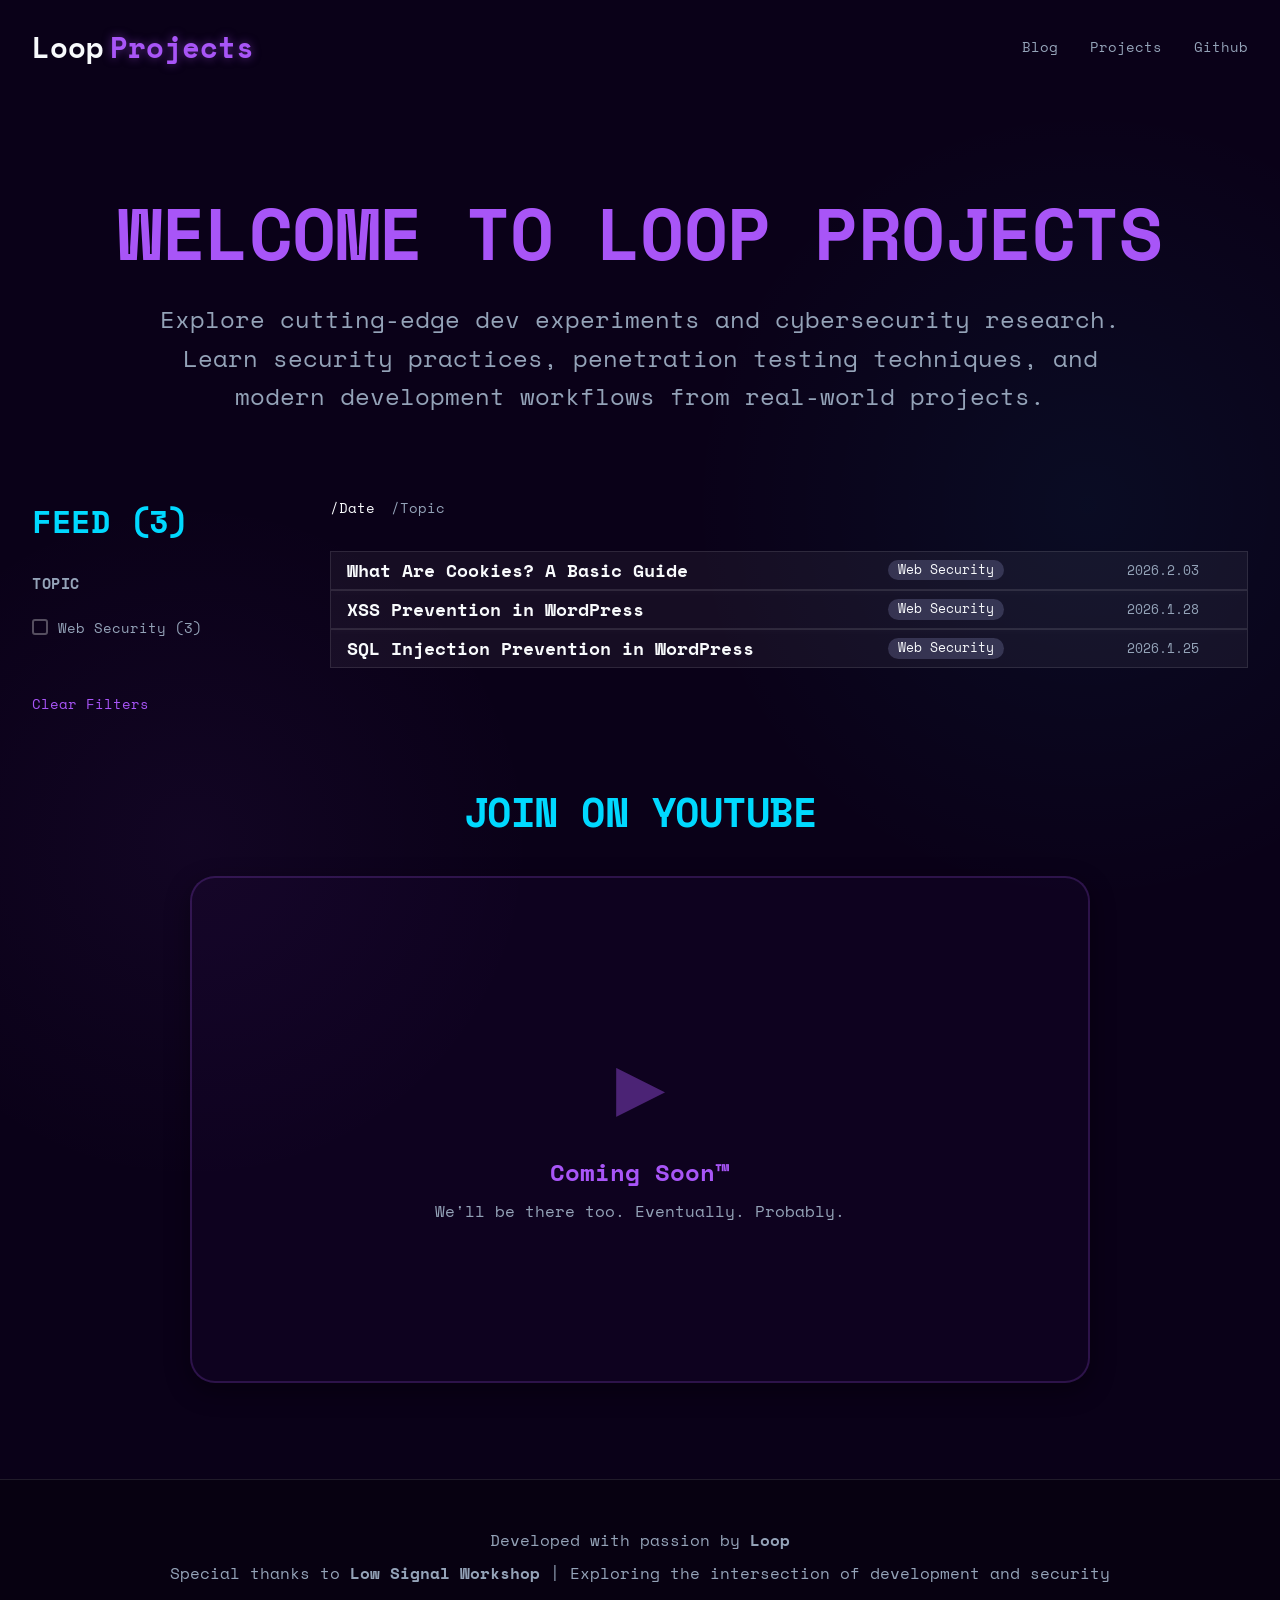
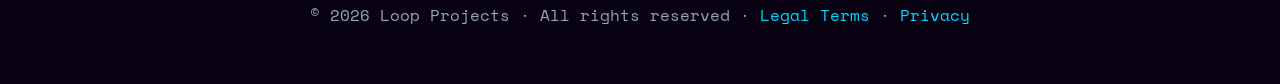
==== index.html @ 0b019274 "design adjustments" ====
<!DOCTYPE html>
<html lang="en">
  <head>
    <meta charset="UTF-8" />
    <meta name="viewport" content="width=device-width, initial-scale=1.0" />
    <title>Loop Projects - Dev Experiments & Cybersecurity</title>
    <meta
      name="description"
      content="Explore cutting-edge dev experiments and cybersecurity research. Learn about security practices, penetration testing, and modern development workflows."
    />
    <meta
      name="keywords"
      content="cybersecurity, dev experiments, security research, penetration testing, web security, ethical hacking"
    />

    <link rel="stylesheet" href="styles.css" />
    <script src="articles.js"></script>
    <script src="header.js"></script>
    <script src="footer.js"></script>
  </head>
  <body>
    <div class="bg-animation">
      <div class="bg-circle"></div>
      <div class="bg-circle"></div>
      <div class="bg-circle"></div>
    </div>

    <script>
      document.write(createHeader(false));
    </script>

    <section class="hero">
      <h1>Welcome to Loop Projects</h1>
      <p class="hero-subtitle">
        Explore cutting-edge dev experiments and cybersecurity research.<span class="hero-subtitle-extra"> Learn
        security practices, penetration testing techniques, and modern
        development workflows from real-world projects.</span>
      </p>
    </section>

    <div class="feed-container">
      <aside class="sidebar">
        <h2 class="feed-header-title">Feed (12)</h2>

        <div class="filter-section">
          <h3>Topic</h3>
          <div class="filter-options" id="topic-filters"></div>
        </div>

        <a href="#" class="clear-filters">Clear Filters</a>
      </aside>

      <main class="feed-content">
        <div class="feed-header">
          <div class="feed-sorting">
            <span class="sort-option active">/Date</span>
            <span class="sort-option">/Topic</span>
          </div>
        </div>

        <div class="articles-grid" id="articlesGrid">
          <!-- Generated by JavaScript -->
        </div>
      </main>
    </div>

    <section class="video-section">
      <h2>Join On YouTube</h2>
      <div class="video-container video-placeholder">
        <div class="video-placeholder-inner">
          <div class="video-placeholder-icon">▶</div>
          <p class="video-placeholder-title">Coming Soon™</p>
          <p class="video-placeholder-sub">We'll be there too. Eventually. Probably.</p>
        </div>
      </div>
    </section>


    <script>
      document.write(createFooter(false));
    </script>

    <script>
      // Article sorting functionality
      let articles = [...ARTICLES];
      let activeFilters = {
        topic: [],
      };

      function buildTopicFilters() {
        const tagCounts = {};
        articles.forEach((article) => {
          tagCounts[article.tag] = (tagCounts[article.tag] || 0) + 1;
        });

        const container = document.getElementById("topic-filters");
        container.innerHTML = Object.entries(tagCounts)
          .map(
            ([tag, count]) => `
            <label class="filter-option">
              <input type="checkbox" name="topic" value="${tag}" />
              <span>${tag} (${count})</span>
            </label>`
          )
          .join("");

        // Wire up checkbox events
        container.querySelectorAll('input[type="checkbox"]').forEach((checkbox) => {
          checkbox.addEventListener("change", function () {
            const filterValue = this.value;
            if (this.checked) {
              if (!activeFilters.topic.includes(filterValue))
                activeFilters.topic.push(filterValue);
            } else {
              activeFilters.topic = activeFilters.topic.filter((v) => v !== filterValue);
            }
            applyCurrentSort();
          });
        });

        updateFeedCount();
      }

      function getFilteredArticles() {
        let filtered = [...articles];

        // Apply topic filters
        if (activeFilters.topic.length > 0) {
          filtered = filtered.filter((article) =>
            activeFilters.topic.includes(article.tag)
          );
        }

        return filtered;
      }

      function updateFeedCount() {
        const filtered = getFilteredArticles();
        const feedTitle = document.querySelector(".feed-header-title");
        feedTitle.textContent = `Feed (${filtered.length})`;
      }

      function renderArticles(sortedArticles) {
        const grid = document.querySelector(".articles-grid");
        grid.innerHTML = sortedArticles
          .map(
            (article) => `
          <a href="${article.url}" class="article-card">
            <span class="article-title">${article.title}</span>
            <span class="article-tag">${article.tag}</span>
            <span class="article-date">${article.date}</span>
          </a>
        `
          )
          .join("");
      }

      function sortArticles(criterion) {
        let filtered = getFilteredArticles();

        if (criterion === "date") {
          filtered.sort((a, b) => b.date.localeCompare(a.date)); // Newest first
        } else if (criterion === "title") {
          filtered.sort((a, b) => a.title.localeCompare(b.title)); // A-Z
        } else if (criterion === "type") {
          filtered.sort((a, b) => a.tag.localeCompare(b.tag)); // A-Z by tag
        }

        renderArticles(filtered);
        updateFeedCount();
      }

      function applyCurrentSort() {
        const activeSortOption = document.querySelector(".sort-option.active");
        const text = activeSortOption.textContent.toLowerCase();

        if (text.includes("date")) {
          sortArticles("date");
        } else if (text.includes("topic")) {
          sortArticles("type");
        }
      }


      // Clear filters button
      document
        .querySelector(".clear-filters")
        .addEventListener("click", function (e) {
          e.preventDefault();

          // Clear all checkboxes
          document
            .querySelectorAll('.filter-option input[type="checkbox"]')
            .forEach((checkbox) => {
              checkbox.checked = false;
            });

          // Clear active filters
          activeFilters = {
            topic: [],
          };

          // Re-render with all articles
          applyCurrentSort();
        });

      // Add click handlers to sort options
      document.querySelectorAll(".sort-option").forEach((option) => {
        option.addEventListener("click", function () {
          // Remove active class from all options
          document
            .querySelectorAll(".sort-option")
            .forEach((opt) => opt.classList.remove("active"));

          // Add active class to clicked option
          this.classList.add("active");

          // Determine sort criterion
          const text = this.textContent.toLowerCase();
          if (text.includes("date")) {
            sortArticles("date");
          } else if (text.includes("topic")) {
            sortArticles("type");
          }
        });
      });

      // Initialize
      buildTopicFilters();
      applyCurrentSort();

      // Smooth scroll for anchor links
      document.querySelectorAll('a[href^="#"]').forEach((anchor) => {
        anchor.addEventListener("click", function (e) {
          e.preventDefault();
          const target = document.querySelector(this.getAttribute("href"));
          if (target) {
            target.scrollIntoView({
              behavior: "smooth",
              block: "start",
            });
          }
        });
      });

      // Note: Hover colors are provided via CSS palette per-row.
    </script>
  </body>
</html>
---- styles.css ----
@import url("https://fonts.googleapis.com/css2?family=Fredoka:wght@400;600;700&family=Space+Mono:wght@400;700&family=Press+Start+2P&family=VT323&display=swap");

:root {
  /* Cyberpunk / Hacker / Gamer Colors */
  --primary: #a855f7; /* Neon Purple (like GamerPing) */
  --accent: #00d9ff; /* Electric Cyan / Terminal Blue */
  --mustard: #ff10f0; /* Neon Pink */
  --teal: #06d6a0; /* Hacker Green / Mint */
  --electric-blue: #00d9ff;
  --neon-pink: #ff10f0;
  --link-blue: #00d9ff;

  --bg-dark: #05010d; /* Void Dark */
  --bg-body: #0a0118; /* Deep Space/Cyberpunk Dark */

  --card-bg: rgba(255, 255, 255, 0.03);
  --card-border: rgba(168, 85, 247, 0.2);

  --text-light: #f8fafc; /* Crisp White */
  --text-muted: #94a3b8; /* Slate / Greyed out */

  /* Cyber Gradients */
  --gradient-2: linear-gradient(
    135deg,
    #a855f7 0%,
    #00d9ff 100%
  ); /* Purple -> Cyan */
  --gradient-3: linear-gradient(
    135deg,
    #00d9ff 0%,
    #ff10f0 100%
  ); /* Cyan -> Pink */
  --gradient-4: linear-gradient(
    135deg,
    #ff10f0 0%,
    #a855f7 100%
  ); /* Pink -> Purple */
  --gradient-5: linear-gradient(
    135deg,
    #06d6a0 0%,
    #00d9ff 100%
  ); /* Green -> Cyan */
  --gradient-retro: linear-gradient(
    90deg,
    #a855f7,
    #ff10f0,
    #00d9ff,
    #06d6a0,
    #a855f7
  ); /* Cyber Loop */
  --meta-col-width: clamp(8rem, 18vw, 12rem);
  --hl-width: 30%;

  /* Accessibility */
  --focus-color: #00d9ff;
  --focus-width: 3px;
}

* {
  margin: 0;
  padding: 0;
  box-sizing: border-box;
}

/* Global heading styles - Space Mono for hacker aesthetic */
h1,
h2,
h3,
h4,
h5,
h6 {
  font-family: "Space Mono", monospace;
  font-weight: 700;
  text-transform: uppercase;
  letter-spacing: -0.5px;
}

body {
  font-family: "Space Mono", monospace;
  background: var(--bg-body);
  color: var(--text-light);
  line-height: 1.6;
  overflow-x: hidden;
  position: relative;
  background-image: radial-gradient(
      circle at 15% 50%,
      rgba(168, 85, 247, 0.05),
      transparent 25%
    ),
    radial-gradient(circle at 85% 30%, rgba(0, 217, 255, 0.05), transparent 25%);
}

/* Animated Background Removed */
.bg-animation,
.bg-circle {
  display: none;
}

/* Page Load Animations */
@keyframes fadeInUp {
  from {
    opacity: 0;
    transform: translateY(30px);
  }
  to {
    opacity: 1;
    transform: translateY(0);
  }
}

@keyframes fadeIn {
  from {
    opacity: 0;
  }
  to {
    opacity: 1;
  }
}

@keyframes slideInLeft {
  from {
    opacity: 0;
    transform: translateX(-30px);
  }
  to {
    opacity: 1;
    transform: translateX(0);
  }
}

/* Apply animations */
nav {
  animation: fadeInUp 0.6s ease-out;
}

.hero {
  animation: fadeInUp 0.8s ease-out 0.2s both;
}

.stats {
  animation: fadeInUp 0.8s ease-out 0.4s both;
}

.feed-container {
  animation: fadeIn 0.8s ease-out 0.6s both;
}

.sidebar {
  animation: slideInLeft 0.8s ease-out 0.7s both;
}

.feed-content {
  animation: fadeInUp 0.8s ease-out 0.8s both;
}

/* Navigation */
nav {
  padding: 1.5rem 2rem;
  display: flex;
  justify-content: space-between;
  align-items: center;
  max-width: 1400px;
  margin: 0 auto;
  position: relative;
  z-index: 100;
}

.logo {
  font-size: 1.8rem;
  font-weight: 700;
  text-decoration: none;
  display: flex;
  gap: 0.4rem;
  transition: transform 0.3s ease;
  position: relative;
}

.logo::after {
  content: "";
  position: absolute;
  bottom: -4px;
  left: 0;
  width: 0;
  height: 2px;
  background: var(--primary);
  transition: width 0.3s ease;
}

.logo:hover::after {
  width: 100%;
}

.brand-loop {
  color: var(--text-light); /* Tech White */
}

.brand-projects {
  color: var(--primary); /* Neon Purple */
  text-shadow: 0 0 10px rgba(168, 85, 247, 0.5);
}

.nav-links {
  display: flex;
  gap: 2rem;
  list-style: none;
}

.nav-links a {
  font-family: "Space Mono", monospace;
  color: var(--text-muted);
  text-decoration: none;
  font-weight: 500;
  transition: all 0.3s ease;
  font-size: 0.9rem;
  position: relative;
  padding: 0.5rem 0;
}

.nav-links a::before {
  content: "";
  position: absolute;
  bottom: 0;
  left: 50%;
  width: 0;
  height: 2px;
  background: var(--accent);
  transform: translateX(-50%);
  transition: width 0.3s ease;
}

.nav-links a:hover {
  color: var(--text-light);
  transform: translateY(-2px);
}

.nav-links a:hover::before {
  width: 100%;
}

/* Hero Section */
.hero {
  max-width: 1400px;
  margin: 2rem auto;
  padding: 4rem 2rem 3rem;
  text-align: center;
  position: relative;
}

.hero h1 {
  font-size: 4.5rem;
  font-weight: 700;
  margin-bottom: 1.5rem;
  color: var(--primary);
  line-height: 1.2;
  position: relative;
  display: inline-block;
}

.hero-subtitle {
  font-size: 1.5rem;
  color: var(--text-muted);
  max-width: 1000px;
  margin: 0 auto;
  text-align: center;
  animation: fadeInUp 0.8s ease-out 0.3s both;
}

/* Article Page Specific */
.article-container {
  max-width: 900px;
  margin: 2rem auto 4rem;
  padding: 0 2rem;
  animation: fadeInUp 0.8s ease-out 0.3s both;
}

.article-header {
  max-width: 900px;
  margin: 3rem auto 2rem;
  padding: 0 2rem;
}

.article-header h1 {
  font-size: 3rem;
  font-weight: 700;
  margin-bottom: 1.5rem;
  color: var(--primary);
  line-height: 1.2;
}

.article-metadata {
  display: flex;
  gap: 2rem;
  color: var(--text-muted);
  font-size: 0.95rem;
  margin-bottom: 1rem;
  flex-wrap: wrap;
}

.metadata-item {
  display: flex;
  align-items: center;
  gap: 0.5rem;
}

.article-meta {
  display: flex;
  gap: 1.5rem;
  color: var(--text-muted);
  font-size: 0.95rem;
  flex-wrap: wrap;
  align-items: center;
}

.article-meta-item {
  display: flex;
  align-items: center;
  gap: 0.5rem;
}

.article-tags {
  display: flex;
  gap: 0.5rem;
  flex-wrap: wrap;
  margin-top: 1rem;
}

.article-tag {
  display: inline-block;
  background: rgba(183, 189, 247, 0.2);
  padding: 0.3rem 0.8rem;
  border-radius: 12px;
  font-size: 0.85rem;
  width: fit-content;
}

.share-buttons {
  display: flex;
  gap: 1rem;
  margin-top: 1.5rem;
}

.share-button {
  color: var(--text-muted);
  text-decoration: none;
  padding: 0.5rem 1rem;
  border: 1px solid rgba(255, 255, 255, 0.2);
  border-radius: 8px;
  font-size: 0.9rem;
  transition: all 0.3s;
}

.share-button:hover {
  background: rgba(255, 255, 255, 0.1);
  color: var(--text-light);
}

.article-tag-badge {
  background: var(--accent);
  padding: 0.4rem 1rem;
  border-radius: 20px;
  font-size: 0.85rem;
  font-weight: 600;
  color: var(--text-light);
}

.article-content {
  max-width: 900px;
  margin: 3rem auto;
  padding: 0 2rem;
  font-size: 1.05rem;
  line-height: 1.8;
}

.article-content h2 {
  font-size: 1.8rem;
  margin: 2.5rem 0 1rem;
  color: var(--accent);
}

.article-content h3 {
  font-size: 1.4rem;
  margin: 2rem 0 1rem;
  color: var(--text-light);
}

.article-content p {
  color: var(--text-light);
  margin-bottom: 1.5rem;
}

.article-content ul,
.article-content ol {
  margin-bottom: 1.5rem;
  padding-left: 2rem;
}

.article-content li {
  margin-bottom: 0.8rem;
  color: var(--text-light);
}

.article-content code {
  background: rgba(255, 255, 255, 0.1);
  padding: 0.2rem 0.5rem;
  border-radius: 4px;
  font-family: "Space Mono", monospace;
  font-size: 0.9em;
  color: var(--accent);
}

.article-content pre {
  background: rgba(0, 0, 0, 0.3);
  padding: 1.5rem;
  border-radius: 10px;
  overflow-x: auto;
  margin-bottom: 1.5rem;
  border: 1px solid rgba(255, 255, 255, 0.1);
}

.article-content pre code {
  background: none;
  padding: 0;
  color: var(--text-light);
  font-size: 0.95rem;
}

.article-content blockquote {
  border-left: 4px solid var(--primary);
  padding-left: 1.5rem;
  margin: 1.5rem 0;
  color: var(--text-muted);
  font-style: italic;
}

.article-content a {
  color: var(--link-blue);
  text-decoration: none;
  border-bottom: 1px solid var(--link-blue);
  transition: color 0.3s;
}

.article-content a:hover {
  color: var(--primary);
  border-bottom-color: var(--primary);
}

/* Code boxes and callouts */
.code-box {
  background: rgba(255, 255, 255, 0.05);
  border: 1px solid rgba(255, 255, 255, 0.1);
  border-radius: 10px;
  padding: 1.5rem;
  margin: 1.5rem 0;
}

.code-box-title {
  font-weight: 600;
  margin-bottom: 1rem;
  color: var(--accent);
  font-size: 0.95rem;
  text-transform: uppercase;
  letter-spacing: 0.5px;
}

.warning-box {
  background: rgba(255, 116, 68, 0.1);
  padding: 1rem 1.5rem;
  margin: 1.5rem 0;
  border-radius: 5px;
}

.info-box {
  background: rgba(183, 189, 247, 0.1);
  padding: 1rem 1.5rem;
  margin: 1.5rem 0;
  border-radius: 5px;
}

/* Related Articles */
.related-articles {
  max-width: 1000px;
  margin: 4rem auto;
}

.related-articles h2 {
  font-size: 1.8rem;
  margin-bottom: 1rem;
  margin-left: 1rem;
  color: var(--accent);
}

.carousel-wrapper {
  position: relative;
  overflow: visible;
  margin: 1rem auto;
  padding: 1rem 0 1rem;
  width: 100%;
}

.articles-carousel {
  display: flex;
  gap: 1.5rem;
  overflow-x: auto;
  scroll-behavior: smooth;
  scrollbar-width: none;
  padding: 0.5rem 1rem 1rem;
  scroll-padding-inline: 1rem;
}

.articles-carousel::-webkit-scrollbar {
  display: none;
}

.carousel-card {
  flex: 0 0 290px;
  background: rgba(255, 255, 255, 0.05);
  border-radius: 12px;
  padding: 1.5rem;
  border: 1px solid rgba(255, 255, 255, 0.1);
  text-decoration: none;
  color: inherit;
  transition: transform 0.3s, box-shadow 0.3s;
  display: flex;
  flex-direction: column;
  position: relative;
  overflow: visible;
}

.pixel-rain {
  position: absolute;
  top: 0.4rem;
  bottom: 0.4rem;
  width: 0.75rem;
  pointer-events: none;
  z-index: 2;
  opacity: 0;
  transition: opacity 0.2s ease;
}

.pixel-rain.left {
  left: 0.35rem;
  transform: scaleX(-1);
  transform-origin: center;
}

.pixel-rain.right {
  right: 0.35rem;
}

.carousel-wrapper.is-clipped-left .pixel-rain.left,
.carousel-wrapper.is-clipped-right .pixel-rain.right {
  opacity: 1;
}

.pixel-rain .pixel {
  position: absolute;
  width: 6px;
  height: 6px;
  background: var(--primary);
  opacity: 0;
  border-radius: 1px;
  animation: pixelRain 1.8s linear infinite;
  box-shadow: 0 0 6px rgba(255, 116, 68, 0.35);
}

.pixel-rain .pixel:nth-child(2n) {
  background: var(--accent);
  box-shadow: 0 0 6px rgba(183, 189, 247, 0.35);
}

.pixel-rain .pixel:nth-child(3n) {
  background: var(--text-light);
  box-shadow: 0 0 6px rgba(255, 248, 222, 0.35);
}

.pixel-rain .pixel:nth-child(4n) {
  background: var(--bg-dark);
  box-shadow: 0 0 6px rgba(87, 106, 143, 0.35);
}

.pixel-rain .pixel:nth-child(1) {
  top: 12px;
  left: 0;
  animation-delay: 0s;
  --x: 28px;
  --y: -18px;
}

.pixel-rain .pixel:nth-child(2) {
  top: 28px;
  left: 2px;
  animation-delay: 0.15s;
  --x: 34px;
  --y: -10px;
}

.pixel-rain .pixel:nth-child(3) {
  top: 54px;
  left: 1px;
  animation-delay: 0.3s;
  --x: 40px;
  --y: 8px;
}

.pixel-rain .pixel:nth-child(4) {
  top: 86px;
  left: 0;
  animation-delay: 0.45s;
  --x: 32px;
  --y: 20px;
}

.pixel-rain .pixel:nth-child(5) {
  top: 118px;
  left: 2px;
  animation-delay: 0.6s;
  --x: 36px;
  --y: -12px;
}

.pixel-rain .pixel:nth-child(6) {
  top: 150px;
  left: 0;
  animation-delay: 0.75s;
  --x: 30px;
  --y: 14px;
}

.pixel-rain .pixel:nth-child(7) {
  top: 182px;
  left: 2px;
  animation-delay: 0.9s;
  --x: 38px;
  --y: -6px;
}

.pixel-rain .pixel:nth-child(8) {
  top: 210px;
  left: 0;
  animation-delay: 1.05s;
  --x: 26px;
  --y: 18px;
}

@keyframes pixelRain {
  0% {
    opacity: 0;
    transform: translate(0, 0);
  }
  15% {
    opacity: 0.9;
  }
  100% {
    opacity: 0;
    transform: translate(var(--x), var(--y));
  }
}

@media (prefers-reduced-motion: reduce) {
  .pixel-rain .pixel {
    animation: none;
    opacity: 0.3;
  }
}

.carousel-card:hover {
  transform: translateY(-5px);
  box-shadow: 0 8px 20px rgba(183, 189, 247, 0.2);
}

.carousel-card h3 {
  font-size: 1.1rem;
  margin-bottom: 0.8rem;
  color: var(--text-light);
  font-weight: 600;
}

.carousel-card p {
  color: var(--text-muted);
  font-size: 0.9rem;
  flex-grow: 1;
  margin-bottom: 1rem;
}

.carousel-card-tags {
  margin-top: auto;
  display: flex;
  gap: 0.5rem;
}

.carousel-nav {
  display: flex;
  gap: 1rem;
  justify-content: center;
}

.carousel-nav-btn {
  background: transparent;
  color: var(--primary);
  border: 2px solid var(--primary);
  padding: 0.5rem 1rem;
  font-size: 1.2rem;
  cursor: pointer;
  border-radius: 8px;
  transition: all 0.3s;
}

.carousel-nav-btn:hover {
  background: var(--accent);
  color: white;
  border-color: var(--accent);
  transform: translateY(-2px);
}

/* Resources Section */
.resources-section {
  max-width: 900px;
  margin: 4rem auto;
  padding: 2rem;
  background: rgba(255, 255, 255, 0.05);
  border-radius: 15px;
  border: 1px solid rgba(255, 255, 255, 0.1);
}

.resources-section h3 {
  font-size: 1.5rem;
  margin-bottom: 1rem;
  color: var(--primary);
}

.resources-list {
  list-style: none;
}

.resources-list li {
  padding: 0.8rem 0;
  border-bottom: 1px solid rgba(255, 255, 255, 0.1);
}

.resources-list li:last-child {
  border-bottom: none;
}

.resources-list a {
  color: var(--primary);
  text-decoration: none;
  transition: color 0.3s;
}

.resources-list a:hover {
  color: var(--accent);
  text-decoration: underline;
}

/* YouTube Video Section */
.video-section {
  max-width: 1400px;
  margin: 4rem auto;
  padding: 0 2rem;
  animation: fadeInUp 0.8s ease-out 0.5s both;
}

.video-section h2 {
  font-size: 2.5rem;
  margin-bottom: 2rem;
  text-align: center;
  color: var(--accent);
}

.video-container {
  position: relative;
  max-width: 900px;
  margin: 0 auto;
  border-radius: 25px;
  overflow: hidden;
  box-shadow: 0 8px 24px rgba(0, 0, 0, 0.4);
  border: 2px solid rgba(168, 85, 247, 0.2);
  background: rgba(168, 85, 247, 0.03);
  backdrop-filter: blur(10px);
  transition: transform 0.3s, box-shadow 0.3s;
}

.video-container:hover {
  transform: translateY(-10px);
  box-shadow: 0 12px 32px rgba(0, 0, 0, 0.5);
}

.video-container::before {
  content: "";
  position: absolute;
  top: -2px;
  left: -2px;
  right: -2px;
  bottom: -2px;
  background: var(--gradient-2);
  border-radius: 25px;
  z-index: -1;
  opacity: 0;
  transition: opacity 0.3s;
}

.video-container:hover::before {
  opacity: 0.3;
}

.video-container iframe {
  width: 100%;
  aspect-ratio: 16 / 9;
  display: block;
  border: none;
}

.video-placeholder {
  aspect-ratio: 16 / 9;
  display: flex;
  align-items: center;
  justify-content: center;
}

.video-placeholder-inner {
  text-align: center;
}

.video-placeholder-icon {
  font-size: 4rem;
  color: var(--primary);
  opacity: 0.4;
  margin-bottom: 1rem;
}

.video-placeholder-title {
  font-size: 1.5rem;
  font-weight: 700;
  color: var(--primary);
  margin-bottom: 0.5rem;
}

.video-placeholder-sub {
  color: var(--text-muted);
  font-size: 1rem;
}

/* Circular Carousel Statistics */
.stats {
  max-width: 1400px;
  margin: 4rem auto;
  padding: 0 2rem;
}

.stats h2 {
  font-size: 2rem;
  margin-bottom: 3rem;
  text-align: center;
  color: var(--accent);
}

.carousel-container {
  position: relative;
  width: 100%;
  height: 450px;
  perspective: 1200px;
  display: flex;
  align-items: center;
  justify-content: center;
}

.carousel {
  position: relative;
  width: 300px;
  height: 300px;
  transform-style: preserve-3d;
  animation: autoRotate 20s infinite linear;
}

.carousel:hover {
  animation-play-state: paused;
}

@keyframes autoRotate {
  from {
    transform: rotateY(0deg);
  }
  to {
    transform: rotateY(360deg);
  }
}

.carousel-item {
  position: absolute;
  width: 280px;
  height: 280px;
  top: 50%;
  margin-top: -140px;
  background: rgba(168, 85, 247, 0.05);
  border: 1px solid rgba(168, 85, 247, 0.2);
  border-radius: 20px;
  display: flex;
  flex-direction: column;
  align-items: center;
  justify-content: center;
  transition: all 0.5s ease;
  cursor: pointer;
  backdrop-filter: blur(10px);
}

.carousel-item:hover {
  background: rgba(168, 85, 247, 0.1);
  box-shadow: 0 20px 60px rgba(168, 85, 247, 0.3);
  transform: scale(1.1);
}

/* Position items in a circle */
.carousel-item:nth-child(1) {
  transform: rotateY(0deg) translateZ(400px);
  background: linear-gradient(
    135deg,
    rgba(168, 85, 247, 0.1) 0%,
    rgba(0, 217, 255, 0.1) 100%
  );
}

.carousel-item:nth-child(2) {
  transform: rotateY(120deg) translateZ(400px);
  background: linear-gradient(
    135deg,
    rgba(0, 217, 255, 0.1) 0%,
    rgba(168, 85, 247, 0.1) 100%
  );
}

.carousel-item:nth-child(3) {
  transform: rotateY(240deg) translateZ(400px);
  background: linear-gradient(
    135deg,
    rgba(168, 85, 247, 0.1) 0%,
    rgba(0, 217, 255, 0.1) 100%
  );
}

.stat-number {
  font-size: 3.5rem;
  font-weight: 700;
  color: var(--primary);
  margin-bottom: 0;
}

.stat-label {
  color: var(--text-muted);
  font-size: 1.1rem;
  text-align: center;
  margin: 0;
}

.carousel-controls {
  display: flex;
  justify-content: center;
  gap: 1rem;
  margin-top: 3rem;
}

.carousel-arrow {
  font-size: 2rem;
  line-height: 1;
  color: var(--primary);
  cursor: pointer;
  user-select: none;
  border: none;
  padding: 0.2rem 0.4rem;
  transition: all 0.2s ease;
  display: inline-flex;
  align-items: center;
  justify-content: center;
  opacity: 70%;
}

.carousel-arrow:hover {
  color: var(--accent);
  transform: translateY(-2px);
}

/* Feed Container with Sidebar */
.feed-container {
  max-width: 1400px;
  margin: 2rem auto;
  padding: 0 2rem;
  display: grid;
  grid-template-columns: 250px 1fr;
  gap: 3rem;
}

/* Sidebar Filters */
.sidebar {
  position: sticky;
  top: 2rem;
  height: fit-content;
}

.feed-header-title {
  font-size: 2rem;
  margin-bottom: 1.5rem;
  color: var(--accent);
}

.filter-section {
  margin-bottom: 2rem;
}

.filter-section h3 {
  font-size: 0.95rem;
  color: var(--text-muted);
  margin-bottom: 1rem;
  text-transform: uppercase;
  letter-spacing: 0.5px;
  font-weight: 600;
}

.filter-options {
  display: flex;
  flex-direction: column;
  gap: 0.6rem;
}

.filter-option {
  display: flex;
  align-items: center;
  gap: 0.6rem;
  color: var(--text-muted);
  font-size: 0.9rem;
  cursor: pointer;
  transition: color 0.3s;
  padding: 0.3rem 0;
}

.filter-option:hover {
  color: var(--text-light);
}

.filter-option input[type="checkbox"] {
  appearance: none;
  width: 16px;
  height: 16px;
  border: 2px solid rgba(255, 255, 255, 0.3);
  border-radius: 3px;
  cursor: pointer;
  position: relative;
  transition: all 0.3s;
}

.filter-option input[type="checkbox"]:checked {
  background: var(--gradient-2);
  border-color: transparent;
}

.filter-option input[type="checkbox"]:checked::after {
  content: "✓";
  position: absolute;
  top: -2px;
  left: 2px;
  color: white;
  font-size: 12px;
}

.clear-filters {
  color: var(--primary);
  font-size: 0.9rem;
  cursor: pointer;
  text-decoration: none;
  display: inline-block;
  margin-top: 1rem;
  transition: color 0.3s;
}

.clear-filters:hover {
  color: var(--accent);
  text-decoration: underline;
}

/* Feed Content */
.feed-content {
  display: flex;
  flex-direction: column;
}

.feed-header {
  display: flex;
  justify-content: space-between;
  align-items: center;
  margin-bottom: 2rem;
}

.feed-sorting {
  display: flex;
  gap: 1rem;
  align-items: center;
  font-size: 0.9rem;
  color: var(--text-muted);
}

.sort-option {
  cursor: pointer;
  transition: color 0.3s;
}

.sort-option:hover,
.sort-option.active {
  color: var(--text-light);
}

/* Article Cards */
.articles-grid {
  display: grid;
  grid-template-columns: 1fr;
}

.article-card {
  background: rgba(255, 255, 255, 0.05);
  backdrop-filter: blur(5px);
  border: 1px solid rgba(255, 255, 255, 0.1);
  transition: all 0.3s ease;
  text-decoration: none;
  color: inherit;
  display: flex;
  align-items: center;
  justify-content: space-between;
  padding: 0.5rem 1rem;
  position: relative;
  overflow: hidden;
}

/* Retro pixel dot decoration */
.article-card::after {
  content: "";
  position: absolute;
  right: 1rem;
  top: 50%;
  transform: translateY(-50%);
  width: 6px;
  height: 6px;
  background: var(--primary);
  border-radius: 1px;
  opacity: 0;
  transition: opacity 0.3s ease;
  box-shadow: 0 0 8px var(--primary);
}

.article-card:hover::after {
  opacity: 0.8;
  animation: pixelPulse 1s ease-in-out infinite;
}

@keyframes pixelPulse {
  0%,
  100% {
    transform: translateY(-50%) scale(1);
  }
  50% {
    transform: translateY(-50%) scale(1.3);
  }
}

.article-card::before {
  content: "";
  position: absolute;
  top: 0;
  bottom: 0;
  left: var(--hl-start, 0%);
  width: var(--hl-width, 30%);
  background: var(--hl-color, rgba(255, 255, 255, 0.15));
  opacity: 0;
  transform-origin: left center;
  transform: scaleX(0);
  transition: transform 200ms ease-in 400ms, opacity 200ms ease-in 400ms,
    width 200ms ease-in 400ms;
  will-change: transform, opacity;
  pointer-events: none;
}

.article-card:hover::before {
  opacity: 1;
  transform: scaleX(1);
  transition: transform 280ms ease-out, opacity 200ms ease-out,
    width 1800ms linear 120ms;
  width: 100%;
}

.article-card:focus {
  outline: none;
  background: rgba(255, 255, 255, 0.08);
  transform: translateX(4px);
  z-index: 1;
  border-color: var(--primary);
}

.article-card:hover {
  transform: translateX(4px);
  background: rgba(255, 255, 255, 0.08);
  z-index: 1;
  border-color: var(--primary);
}

@media (prefers-reduced-motion: reduce) {
  .article-card {
    transition: none;
  }
  .article-card::before {
    transition: none;
  }
  .article-card:hover::before {
    width: var(--hl-width, 30%);
    opacity: 1;
    transform: scaleX(1);
  }
  .article-card::after {
    animation: none;
  }
}

.articles-grid .article-card:nth-child(8n + 1) {
  --hl-width: 30%;
  --hl-color: rgba(168, 85, 247, 0.35); /* Purple */
}

.articles-grid .article-card:nth-child(8n + 2) {
  --hl-width: 40%;
  --hl-color: rgba(0, 217, 255, 0.3); /* Cyan */
}

.articles-grid .article-card:nth-child(8n + 3) {
  --hl-width: 50%;
  --hl-color: rgba(168, 85, 247, 0.4); /* Purple */
}

.articles-grid .article-card:nth-child(8n + 4) {
  --hl-width: 60%;
  --hl-color: rgba(0, 217, 255, 0.35); /* Cyan */
}

.articles-grid .article-card:nth-child(8n + 5) {
  --hl-width: 70%;
  --hl-color: rgba(168, 85, 247, 0.4); /* Purple */
}

.articles-grid .article-card:nth-child(8n + 6) {
  --hl-width: 60%;
  --hl-color: rgba(0, 217, 255, 0.4); /* Cyan */
}

.articles-grid .article-card:nth-child(8n + 7) {
  --hl-width: 50%;
  --hl-color: rgba(168, 85, 247, 0.35); /* Purple */
}

.article-date {
  font-family: "Space Mono", monospace;
}

.article-card .article-tag {
  font-family: "Space Mono", monospace;
  padding: 0 0.6rem;
  font-size: clamp(0.7rem, 1vw, 0.8rem);
  white-space: nowrap;
  flex-shrink: 0;
  transition: all 0.3s ease;
}

.article-card:hover .article-tag {
  transform: scale(1.05);
  background: rgba(168, 85, 247, 0.25);
}

.article-title {
  font-family: "Space Mono", monospace;
  font-size: clamp(1rem, 1.5vw, 1.1rem);
  font-weight: 600;
  margin: 0;
  color: var(--text-light);
  flex: 0 1 50%;
  min-width: 0;
  white-space: nowrap;
  overflow: hidden;
  text-overflow: ellipsis;
  line-height: 1.2;
  transition: color 0.3s ease;
}

.article-card:hover .article-title {
  color: var(--primary);
}

.article-card .article-date {
  flex: 0 0 auto;
  margin-left: 1.5rem;
  margin-right: 2rem;
  text-align: right;
  white-space: nowrap;
  overflow: hidden;
  text-overflow: ellipsis;
  font-size: clamp(0.8rem, 1vw, 0.9rem);
  line-height: 1.2;
  color: var(--text-muted);
  transition: color 0.3s ease;
}

.article-card:hover .article-date {
  color: var(--text-light);
}

/* Footer */
footer {
  margin-top: 6rem;
  padding: 3rem 2rem;
  text-align: center;
  background: rgba(0, 0, 0, 0.3);
  border-top: 1px solid rgba(255, 255, 255, 0.1);
}

footer p {
  color: var(--text-muted);
  margin-bottom: 0.5rem;
}

footer a {
  color: var(--link-blue);
  text-decoration: none;
}

footer a:hover {
  text-decoration: underline;
}

/* Nav toggle — hidden on desktop */
.nav-toggle {
  display: none;
}

/* Mobile nav */
@media (max-width: 640px) {
  nav {
    position: relative;
    display: flex;
    flex-wrap: wrap;
    align-items: center;
    justify-content: space-between;
  }

  .logo {
    order: 1;
  }

  .nav-toggle {
    order: 2;
    margin-left: auto;
    display: flex;
    align-items: center;
    justify-content: center;
    background: none;
    border: 1px solid rgba(255, 255, 255, 0.15);
    border-radius: 6px;
    color: var(--text-light);
    font-size: 0.85rem;
    padding: 0.35rem 0.6rem;
    cursor: pointer;
    transition: border-color 0.2s, color 0.2s;
  }

  .nav-toggle:hover {
    border-color: var(--primary);
    color: var(--primary);
  }

  .nav-links {
    order: 3;
    flex-direction: column;
    align-items: flex-end;
    width: 100%;
    gap: 0;
    max-height: 0;
    overflow: hidden;
    transition: max-height 0.3s ease, padding 0.3s ease;
    padding: 0;
  }

  nav.nav-open .nav-links {
    max-height: 200px;
    padding: 0.5rem 0;
  }

  .nav-links li {
    width: auto;
  }

  .nav-links a {
    display: block;
    padding: 0.65rem 1.2rem;
  }

  .hero-subtitle-extra {
    display: none;
  }

  .hero h1 {
    font-size: 2.2rem;
  }

  .hero-subtitle {
    font-size: 1.1rem;
  }

  .article-tag,
  .article-date {
    display: none;
  }

  .video-section {
    margin: 2rem auto;
    padding: 0 1rem;
    text-align: center;
  }

  .video-placeholder-icon {
    font-size: 2.5rem;
  }

  .video-placeholder-title {
    font-size: 1rem;
  }

  .video-placeholder-sub {
    font-size: 0.8rem;
  }
}

/* Responsive */
@media (max-width: 968px) {
  :root {
    --meta-col-width: clamp(6rem, 32vw, 9rem);
  }

  .hero h1 {
    font-size: 3rem;
  }

  .article-header h1 {
    font-size: 2.2rem;
  }

  .nav-links {
    gap: 1rem;
  }

  .carousel-container {
    height: 350px;
    justify-content: center;
  }

  .carousel {
    width: 250px;
    height: 250px;
  }

  .carousel-item {
    width: 220px;
    height: 220px;
    margin-left: -110px;
    margin-top: -110px;
  }

  .carousel-item:nth-child(1) {
    transform: rotateY(0deg) translateZ(300px);
  }

  .carousel-item:nth-child(2) {
    transform: rotateY(120deg) translateZ(300px);
  }

  .carousel-item:nth-child(3) {
    transform: rotateY(240deg) translateZ(300px);
  }

  .feed-container {
    grid-template-columns: 1fr;
  }

  .sidebar {
    position: static;
    display: flex;
    flex-direction: column;
    gap: 0.5rem;
  }

  .feed-header-title {
    margin-bottom: 0;
    font-size: 1.4rem;
  }

  .filter-section {
    margin-bottom: 0;
    display: flex;
    flex-direction: column;
    gap: 0.5rem;
  }

  .filter-section h3 {
    margin-bottom: 0;
  }

  .filter-options {
    display: grid;
    grid-template-columns: repeat(3, auto);
    gap: 0.4rem 1rem;
  }

  .clear-filters {
    margin-top: 1rem;
  }

  .articles-grid {
    grid-template-columns: 1fr;
  }

  .stats h2 {
    text-align: center;
  }

  .carousel-controls {
    justify-content: center;
    min-height: 2.4rem;
  }
}

/* Page-specific styles for projects - Retro Tech */

/* Page Header */
.page-header {
  max-width: 1400px;
  margin: 3rem auto 2rem;
  padding: 0 2rem;
}

.page-header h1 {
  font-size: 3rem;
  font-weight: 700;
  margin-bottom: 1rem;
  color: var(--primary);
}

.page-header p {
  color: var(--text-muted);
  font-size: 1.2rem;
  max-width: 800px;
}

/* Filter Tabs */
.filter-tabs {
  max-width: 1400px;
  margin: 2rem auto;
  padding: 0 2rem;
  display: flex;
  gap: 1rem;
  flex-wrap: wrap;
}

.filter-tab {
  padding: 0.6rem 1.5rem;
  background: var(--card-bg);
  border: 1px solid var(--card-border);
  border-radius: 25px;
  color: var(--text-muted);
  cursor: pointer;
  text-decoration: none;
  font-size: 0.95rem;
  font-weight: 500;
  position: relative;
  overflow: hidden;
}

.filter-tab::before {
  content: "";
  position: absolute;
  top: 0;
  left: 0;
  width: 100%;
  height: 100%;
  background: var(--gradient-2);
  opacity: 0;
  transition: opacity 0.3s ease;
  z-index: -1;
}

.filter-tab:hover,
.filter-tab.active {
  background: var(--primary);
  border-color: var(--primary);
  color: #fff;
  transform: translateY(-2px);
}

.filter-tab:focus {
  outline: var(--focus-width) solid var(--focus-color);
  outline-offset: 2px;
}

/* Projects Grid */
.projects-container {
  max-width: 1400px;
  margin: 3rem auto;
  padding: 0 2rem;
}

.projects-grid {
  display: grid;
  grid-template-columns: repeat(auto-fill, minmax(380px, 1fr));
  gap: 2rem;
}

.project-card {
  background: var(--card-bg);
  backdrop-filter: blur(10px);
  border-radius: 15px;
  overflow: hidden;
  border: 1px solid var(--card-border);
  transition: all 0.4s cubic-bezier(0.175, 0.885, 0.32, 1.275);
  text-decoration: none;
  color: inherit;
  display: flex;
  flex-direction: column;
  position: relative;
}

.project-card:hover {
  transform: translateY(-8px) scale(1.02);
  border-color: var(--primary);
  box-shadow: 0 15px 40px rgba(168, 85, 247, 0.2),
    0 0 0 1px rgba(168, 85, 247, 0.1);
}

.project-card:focus-within {
  outline: var(--focus-width) solid var(--focus-color);
  outline-offset: 4px;
}

.project-header {
  padding: 2rem;
  background: linear-gradient(
    135deg,
    rgba(0, 128, 128, 0.1) 0%,
    rgba(255, 219, 88, 0.1) 100%
  );
  display: flex;
  align-items: center;
  justify-content: flex-end;
  min-height: 80px;
  border-bottom: 1px solid var(--card-border);
  position: relative;
}

.project-status {
  background: var(--accent);
  padding: 0.4rem 0.8rem;
  border-radius: 12px;
  font-size: 0.75rem;
  text-transform: uppercase;
  font-weight: 600;
  color: #fff;
  box-shadow: 0 2px 8px rgba(0, 128, 128, 0.3);
  animation: pulse 2s ease-in-out infinite;
}

@keyframes pulse {
  0%,
  100% {
    transform: scale(1);
  }
  50% {
    transform: scale(1.05);
  }
}

.project-content {
  padding: 2rem;
  flex-grow: 1;
  display: flex;
  flex-direction: column;
}

.project-title {
  font-size: 1.5rem;
  font-weight: 600;
  margin-bottom: 0.8rem;
  color: var(--text-light);
  transition: color 0.3s ease;
}

.project-card:hover .project-title {
  color: var(--primary);
}

.project-description {
  color: var(--text-muted);
  margin-bottom: 1.5rem;
  flex-grow: 1;
  line-height: 1.6;
}

.project-meta {
  display: flex;
  gap: 1.5rem;
  font-size: 0.9rem;
  color: var(--text-muted);
  padding-top: 1rem;
  border-top: 1px solid var(--card-border);
}

.project-meta-item {
  display: flex;
  align-items: center;
  gap: 0.4rem;
}

.project-footer {
  padding: 1.5rem 2rem;
  background: rgba(0, 0, 0, 0.2);
  backdrop-filter: blur(5px);
  display: flex;
  gap: 1rem;
}

.project-link {
  flex: 1;
  padding: 0.8rem;
  text-align: center;
  background: transparent;
  border: 1px solid var(--text-muted);
  border-radius: 8px;
  text-decoration: none;
  color: var(--text-muted);
  font-weight: 500;
  transition: all 0.3s ease;
  font-size: 0.9rem;
  position: relative;
  overflow: hidden;
}

.project-link::before {
  content: "";
  position: absolute;
  top: 0;
  left: -100%;
  width: 100%;
  height: 100%;
  background: var(--link-blue);
  opacity: 0.1;
  transition: left 0.3s ease;
}

.project-link:hover::before {
  left: 0;
}

.project-link:hover {
  background: var(--card-bg);
  color: var(--link-blue);
  border-color: var(--link-blue);
  transform: translateY(-2px);
}

.project-link:focus {
  outline: var(--focus-width) solid var(--focus-color);
  outline-offset: 2px;
}

.project-link.primary {
  background: var(--primary);
  border: none;
  color: white;
  box-shadow: 0 4px 15px rgba(168, 85, 247, 0.3);
}

.project-link.primary:hover {
  background: #9333ea;
  transform: translateY(-2px) scale(1.05);
  color: white;
  box-shadow: 0 8px 25px rgba(168, 85, 247, 0.4);
}

/* Featured Project Banner */
.featured-project {
  max-width: 1400px;
  margin: 3rem auto;
  padding: 0 2rem;
}

.featured-banner {
  border: 2px solid var(--primary);
  border-radius: 20px;
  padding: 3rem;
  display: grid;
  grid-template-columns: 1fr 1fr;
  gap: 3rem;
  align-items: center;
  position: relative;
  overflow: hidden;
}

.featured-banner:hover {
  border-color: var(--accent);
  box-shadow: 0 0 24px rgba(0, 217, 255, 0.2);
}

.featured-content h2 {
  font-size: 2.5rem;
  margin-bottom: 1rem;
  color: var(--primary);
  position: relative;
}

/* Retro glitch effect on hover */
.featured-banner:hover .featured-content h2 {
  animation: glitch 0.5s ease-in-out;
}

@keyframes glitch {
  0%,
  100% {
    transform: translate(0);
  }
  20% {
    transform: translate(-2px, 2px);
  }
  40% {
    transform: translate(-2px, -2px);
  }
  60% {
    transform: translate(2px, 2px);
  }
  80% {
    transform: translate(2px, -2px);
  }
}

.featured-content p {
  color: var(--text-muted);
  font-size: 1.1rem;
  margin-bottom: 2rem;
  line-height: 1.8;
}

.featured-cta {
  display: inline-block;
  padding: 1rem 2.5rem;
  background: var(--primary);
  border-radius: 50px;
  text-decoration: none;
  color: white;
  font-weight: 700;
  transition: all 0.3s ease;
  position: relative;
  overflow: hidden;
}

.featured-cta::before {
  content: "";
  position: absolute;
  top: 0;
  left: -100%;
  width: 100%;
  height: 100%;
  background: linear-gradient(
    90deg,
    transparent,
    rgba(255, 255, 255, 0.3),
    transparent
  );
  transition: left 0.5s ease;
}

.featured-cta:hover::before {
  left: 100%;
}

.featured-cta:hover {
  transform: translateY(-3px) scale(1.05);
  background: #9333ea;
}

.featured-visual {
  border-radius: 15px;
  padding: 2rem;
  display: flex;
  align-items: center;
  justify-content: center;
  min-height: 300px;
  position: relative;
}

.featured-img-link {
  display: block;
  transition: all 0.4s cubic-bezier(0.175, 0.885, 0.32, 1.275);
  position: relative;
}

.featured-img-link:hover {
  transform: scale(1.05) rotate(2deg);
}

.featured-img-link:focus {
  outline: var(--focus-width) solid var(--focus-color);
  outline-offset: 4px;
  border-radius: 15px;
}

.featured-img {
  display: block;
  max-width: 250px;
  height: auto;
  border-radius: 15px;
  box-shadow: 0 10px 30px rgba(0, 0, 0, 0.4);
  transition: all 0.3s ease;
  filter: brightness(1);
}

.featured-img-link:hover .featured-img {
  box-shadow: 0 20px 50px rgba(168, 85, 247, 0.3);
  filter: brightness(1.1);
}

/* Responsive */
@media (max-width: 968px) {
  .page-header h1 {
    font-size: 2rem;
  }

  .projects-grid {
    grid-template-columns: 1fr;
  }

  .featured-banner {
    grid-template-columns: 1fr;
  }

  .featured-visual {
    font-size: 4rem;
    min-height: 200px;
  }
}
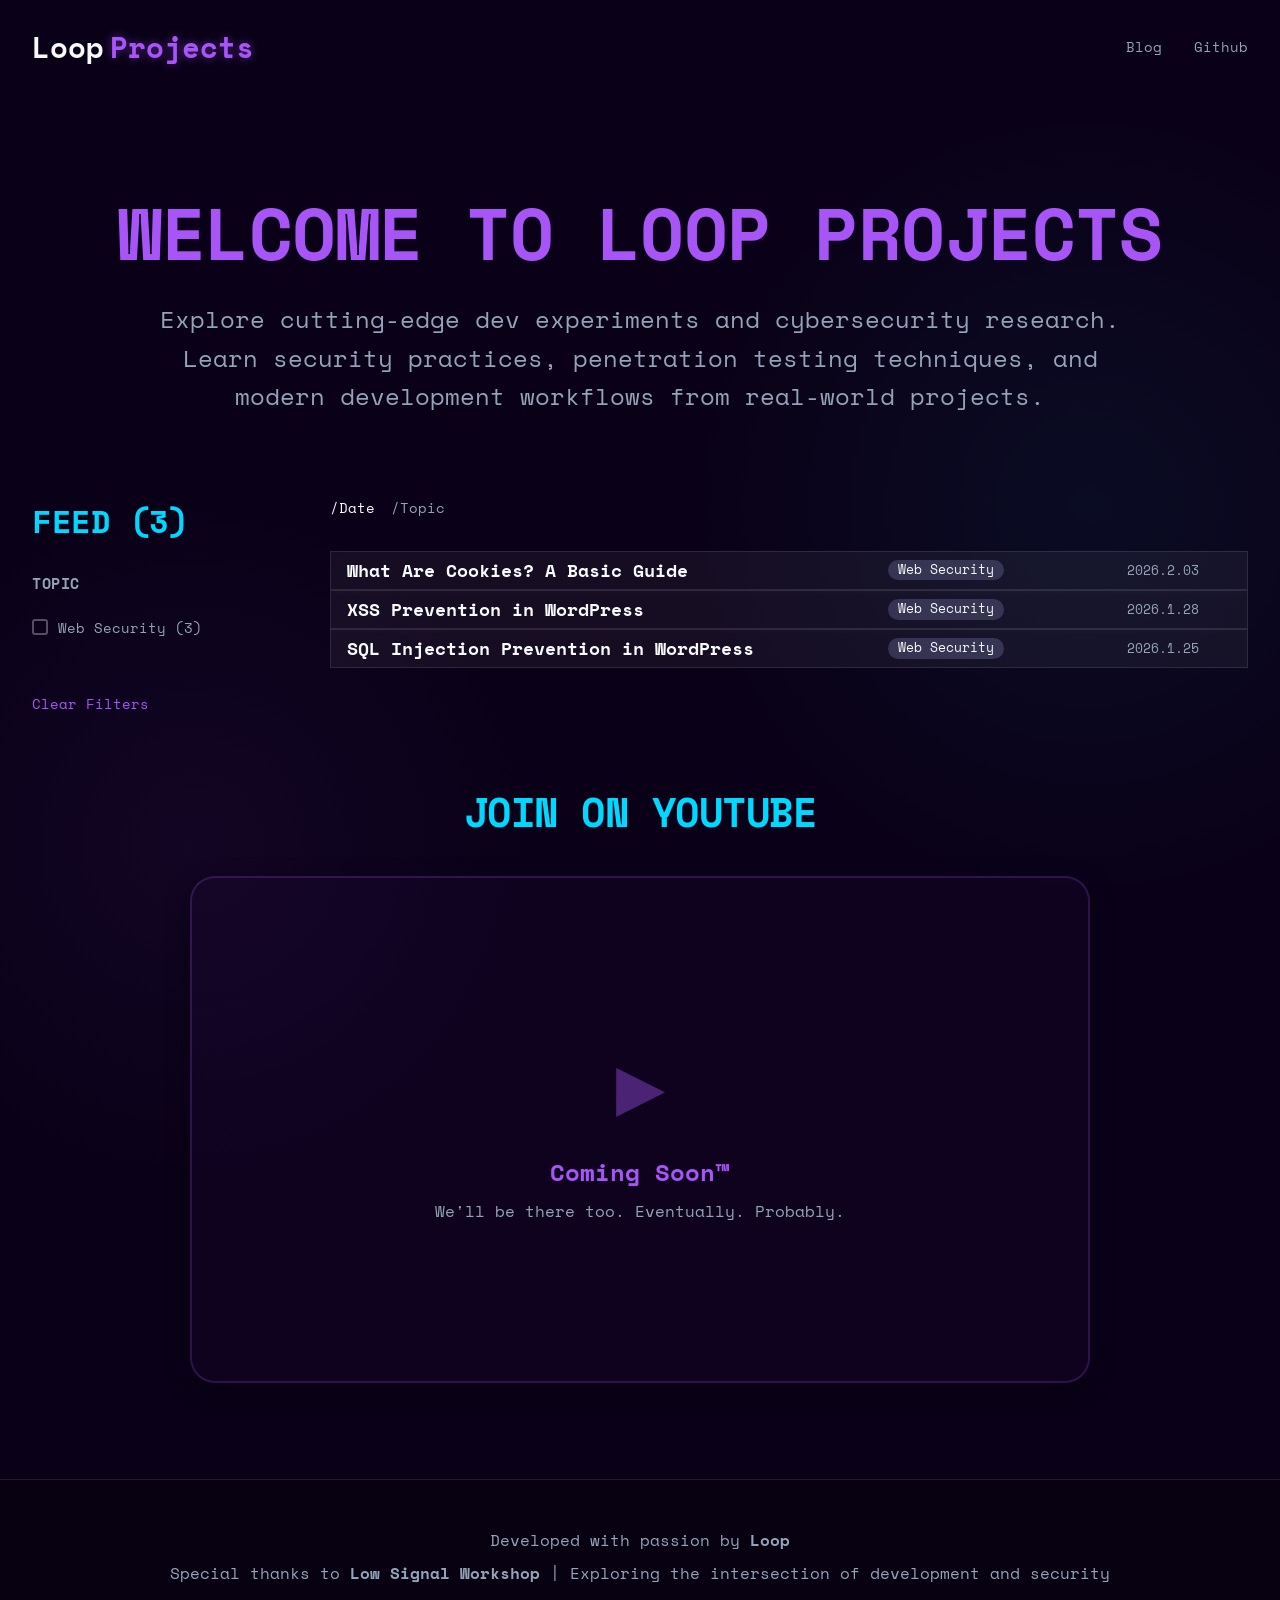
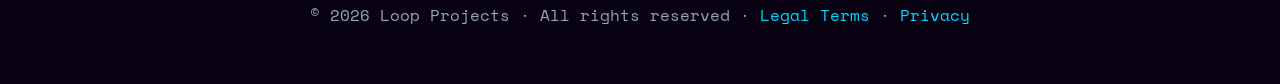
==== commit 51404187: "layout improvements and favicons" ====
--- a/index.html
+++ b/index.html
@@ -13,6 +13,7 @@
       content="cybersecurity, dev experiments, security research, penetration testing, web security, ethical hacking"
     />
 
+    <link rel="icon" type="image/svg+xml" href="favicon.svg" />
     <link rel="stylesheet" href="styles.css" />
     <script src="articles.js"></script>
     <script src="header.js"></script>
--- a/styles.css
+++ b/styles.css
@@ -1411,6 +1411,10 @@
     display: none;
   }
 
+  .article-title {
+    flex: 1;
+  }
+
   .video-section {
     margin: 2rem auto;
     padding: 0 1rem;
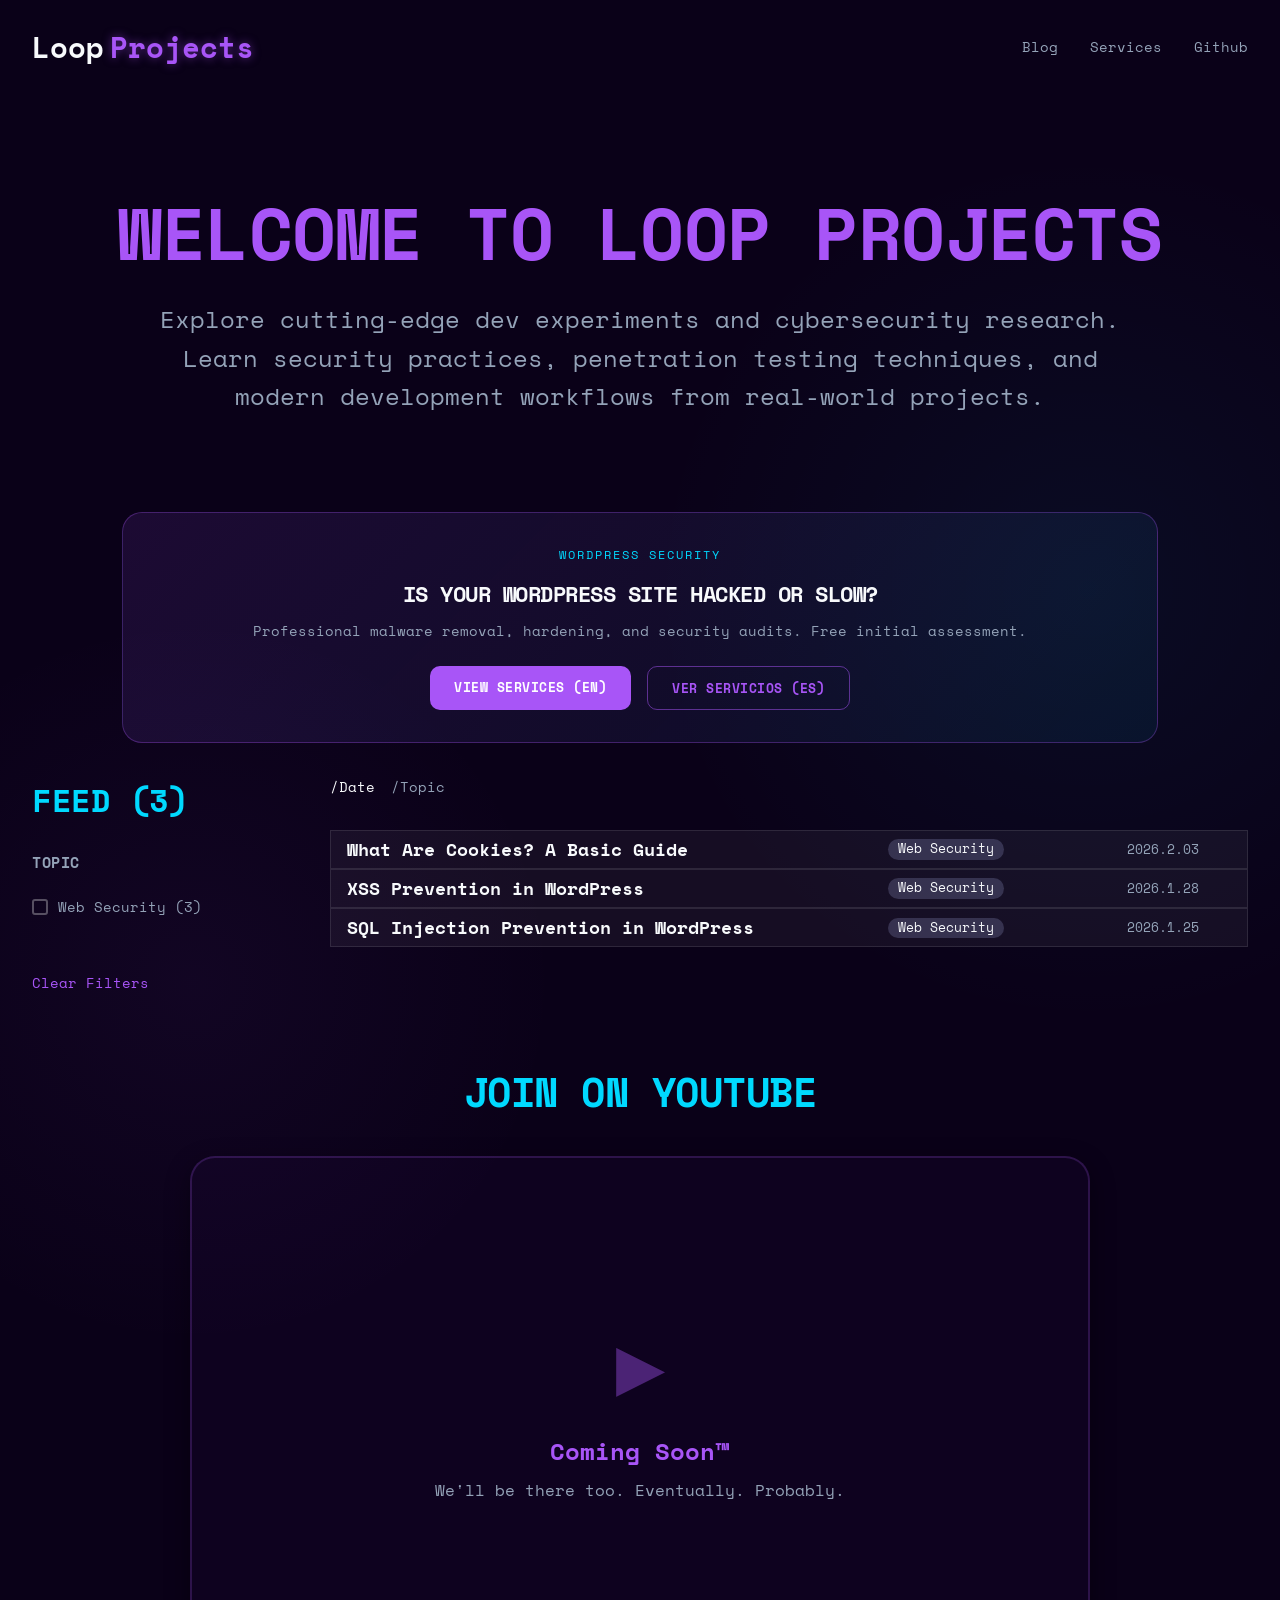
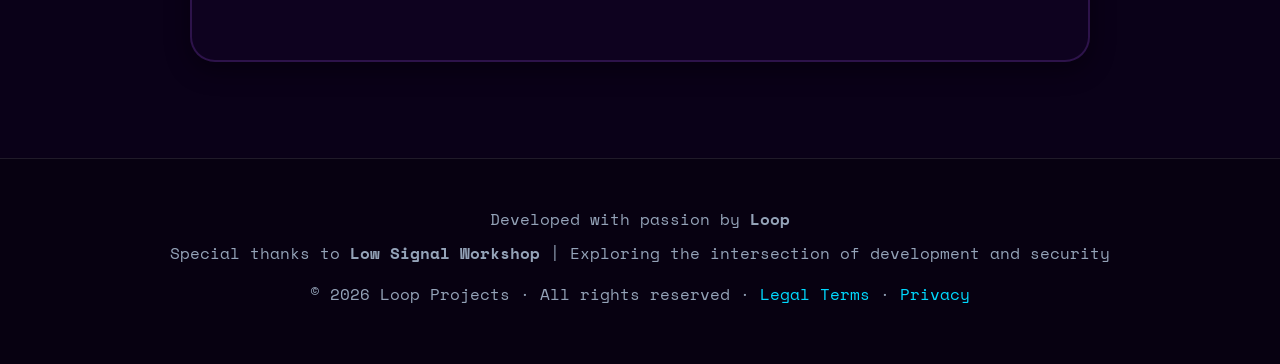
==== commit cf030402: "services page" ====
--- a/index.html
+++ b/index.html
@@ -13,6 +13,16 @@
       content="cybersecurity, dev experiments, security research, penetration testing, web security, ethical hacking"
     />
 
+    <!-- Canonical -->
+    <link rel="canonical" href="https://pythonime-lab.github.io/loopprojects/" />
+
+    <!-- Open Graph -->
+    <meta property="og:type" content="website" />
+    <meta property="og:site_name" content="Loop Projects" />
+    <meta property="og:url" content="https://pythonime-lab.github.io/loopprojects/" />
+    <meta property="og:title" content="Loop Projects - Dev Experiments & Cybersecurity" />
+    <meta property="og:description" content="Explore cutting-edge dev experiments and cybersecurity research. Learn about security practices, penetration testing, and modern development workflows." />
+
     <link rel="icon" type="image/svg+xml" href="favicon.svg" />
     <link rel="stylesheet" href="styles.css" />
     <script src="articles.js"></script>
@@ -37,6 +47,18 @@
         security practices, penetration testing techniques, and modern
         development workflows from real-world projects.</span>
       </p>
+    </section>
+
+    <section class="services-promo">
+      <div class="services-promo-inner">
+        <p class="services-promo-label">WordPress Security</p>
+        <h2 class="services-promo-title">Is your WordPress site hacked or slow?</h2>
+        <p class="services-promo-desc">Professional malware removal, hardening, and security audits. Free initial assessment.</p>
+        <div class="services-promo-links">
+          <a href="wordpress-security-services.html" class="services-promo-cta">View Services (EN)</a>
+          <a href="servicios-seguridad-wordpress.html" class="services-promo-cta services-promo-cta--outline">Ver Servicios (ES)</a>
+        </div>
+      </div>
     </section>
 
     <div class="feed-container">
--- a/styles.css
+++ b/styles.css
@@ -18,6 +18,7 @@
 
   --text-light: #f8fafc; /* Crisp White */
   --text-muted: #94a3b8; /* Slate / Greyed out */
+  --text-sm: 0.82rem;
 
   /* Cyber Gradients */
   --gradient-2: linear-gradient(
@@ -978,6 +979,82 @@
   transform: translateY(-2px);
 }
 
+/* Services Promo (homepage) */
+.services-promo {
+  max-width: 1100px;
+  margin: 3rem auto 0;
+  padding: 0 2rem;
+}
+
+.services-promo-inner {
+  background:
+    linear-gradient(135deg, rgba(168,85,247,0.12) 0%, rgba(0,217,255,0.06) 100%);
+  border: 1px solid rgba(168,85,247,0.3);
+  border-radius: 20px;
+  padding: 2rem 2.5rem;
+  display: flex;
+  flex-direction: column;
+  align-items: center;
+  text-align: center;
+  gap: 0.5rem;
+}
+
+.services-promo-label {
+  font-size: 0.75rem;
+  text-transform: uppercase;
+  letter-spacing: 2px;
+  color: var(--accent);
+}
+
+.services-promo-title {
+  font-size: 1.4rem;
+  color: var(--text-light);
+  margin: 0.25rem 0 0;
+}
+
+.services-promo-desc {
+  font-size: 0.88rem;
+  color: var(--text-muted);
+  margin: 0;
+}
+
+.services-promo-links {
+  display: flex;
+  gap: 1rem;
+  margin-top: 1rem;
+  flex-wrap: wrap;
+  justify-content: center;
+}
+
+.services-promo-cta {
+  padding: 0.65rem 1.5rem;
+  border-radius: 10px;
+  text-decoration: none;
+  font-family: "Space Mono", monospace;
+  font-size: 0.82rem;
+  font-weight: 700;
+  text-transform: uppercase;
+  letter-spacing: 0.5px;
+  background: var(--primary);
+  color: #fff;
+  transition: all 0.3s;
+}
+
+.services-promo-cta:hover {
+  background: #9333ea;
+  transform: translateY(-2px);
+}
+
+.services-promo-cta--outline {
+  background: transparent;
+  color: var(--primary);
+  border: 1px solid rgba(168,85,247,0.5);
+}
+
+.services-promo-cta--outline:hover {
+  background: rgba(168,85,247,0.1);
+}
+
 /* Feed Container with Sidebar */
 .feed-container {
   max-width: 1400px;
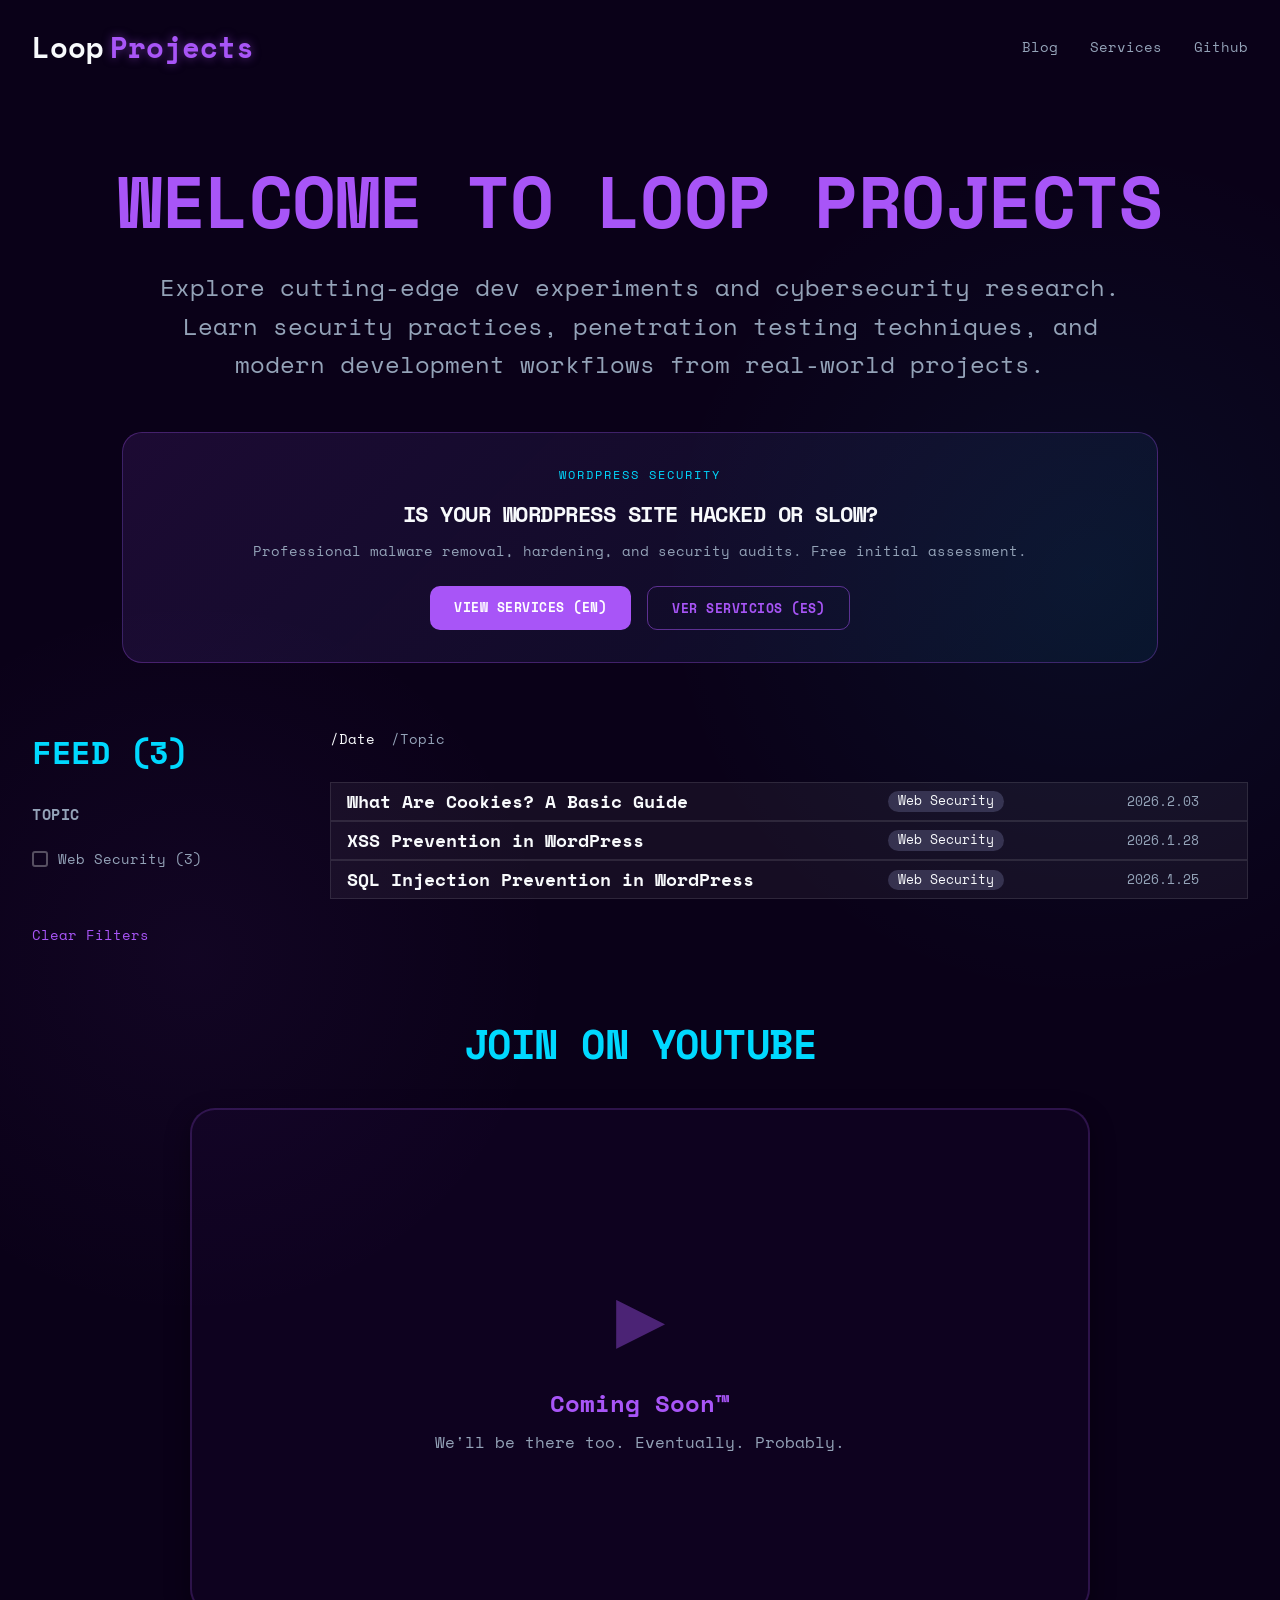
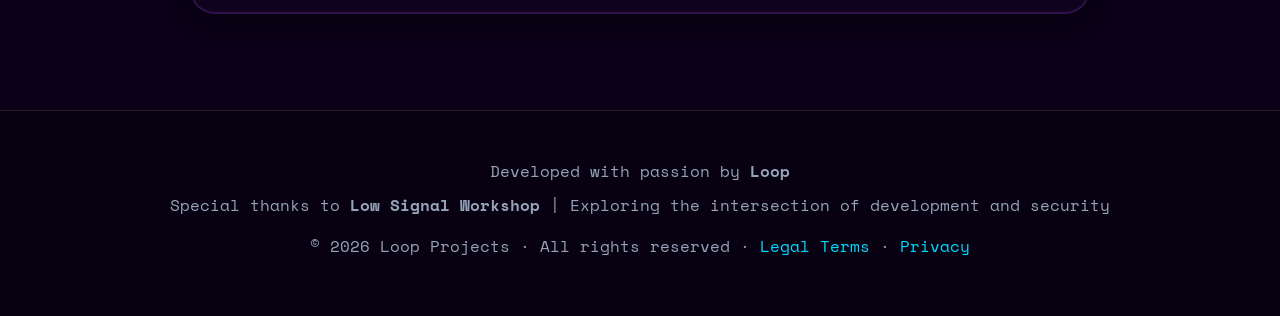
==== commit 91d63037: "feat: enhance SEO with Twitter cards, JSON-LD structured data, improved link security, and noindex t" ====
--- a/index.html
+++ b/index.html
@@ -23,6 +23,22 @@
     <meta property="og:title" content="Loop Projects - Dev Experiments & Cybersecurity" />
     <meta property="og:description" content="Explore cutting-edge dev experiments and cybersecurity research. Learn about security practices, penetration testing, and modern development workflows." />
 
+    <!-- Twitter Card -->
+    <meta name="twitter:card" content="summary" />
+    <meta name="twitter:title" content="Loop Projects - Dev Experiments &amp; Cybersecurity" />
+    <meta name="twitter:description" content="Explore cutting-edge dev experiments and cybersecurity research." />
+
+    <!-- Structured Data -->
+    <script type="application/ld+json">
+    {
+      "@context": "https://schema.org",
+      "@type": "WebSite",
+      "name": "Loop Projects",
+      "url": "https://pythonime-lab.github.io/loopprojects/",
+      "description": "Cutting-edge dev experiments and cybersecurity research. Security practices, penetration testing, and modern development workflows."
+    }
+    </script>
+
     <link rel="icon" type="image/svg+xml" href="favicon.svg" />
     <link rel="stylesheet" href="styles.css" />
     <script src="articles.js"></script>
--- a/styles.css
+++ b/styles.css
@@ -241,7 +241,7 @@
 /* Hero Section */
 .hero {
   max-width: 1400px;
-  margin: 2rem auto;
+  margin: 0 auto;
   padding: 4rem 2rem 3rem;
   text-align: center;
   position: relative;
@@ -982,7 +982,8 @@
 /* Services Promo (homepage) */
 .services-promo {
   max-width: 1100px;
-  margin: 3rem auto 0;
+  margin: 0 auto 0;
+  margin-bottom: 4rem;
   padding: 0 2rem;
 }
 
